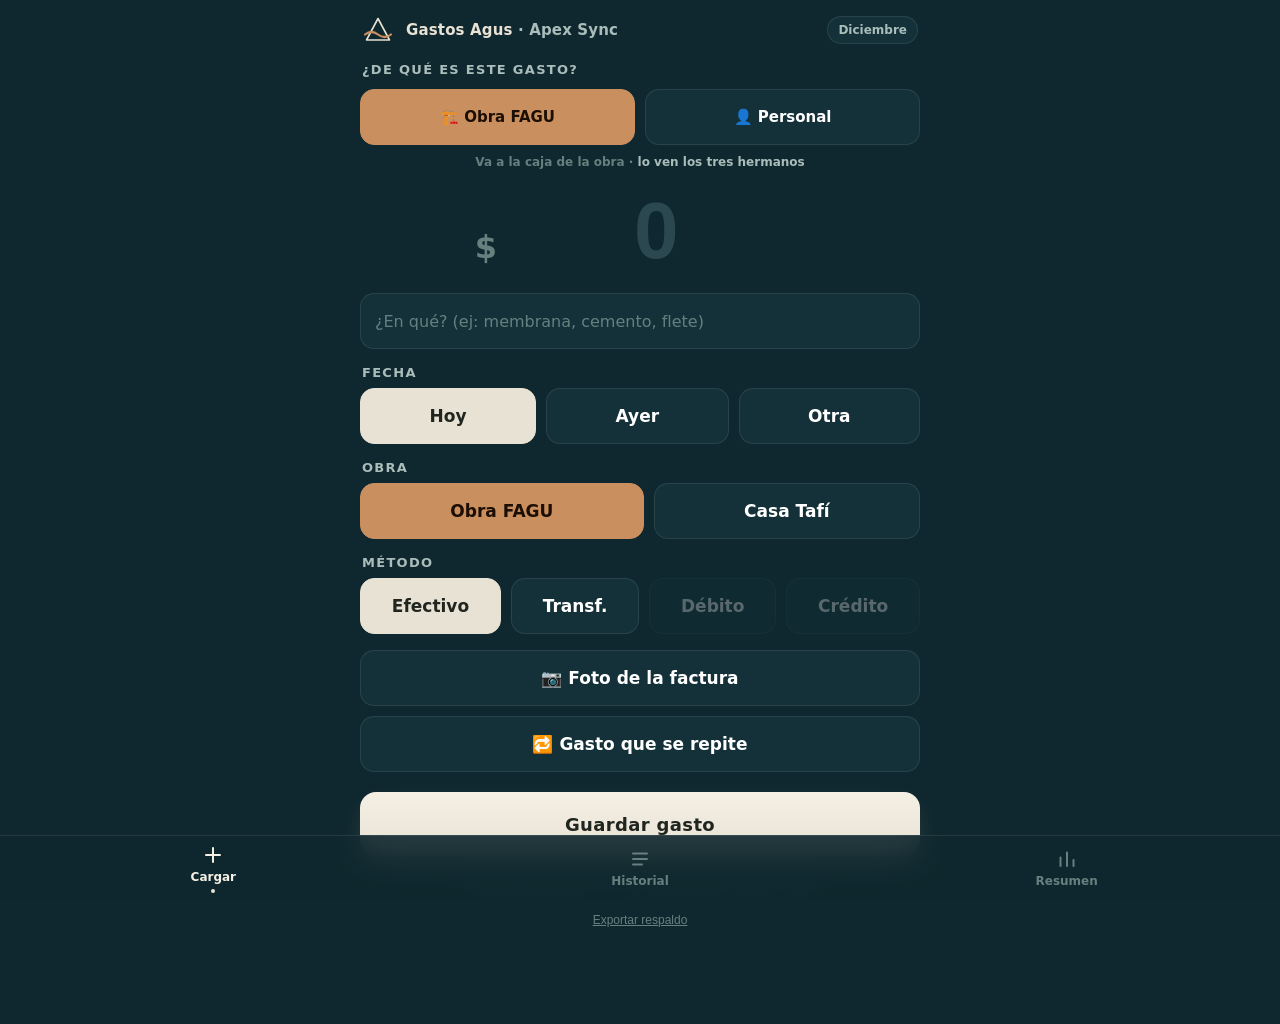
==== agus/index.html @ 408a1286 "v5: una sola app por hermano — obra + personal juntos y sin clave Los hermanos cargaban gastos de la" ====
<!doctype html>
<html lang="es">
<head>
<meta charset="utf-8">
<meta name="viewport" content="width=device-width, initial-scale=1, viewport-fit=cover, user-scalable=no">
<title>Gastos Agus · Apex Sync</title>
<meta name="theme-color" content="#0F272E">
<link rel="manifest" href="manifest.webmanifest">
<link rel="apple-touch-icon" href="icon-180.png">
<meta name="apple-mobile-web-app-capable" content="yes">
<meta name="apple-mobile-web-app-status-bar-style" content="black-translucent">
<meta name="apple-mobile-web-app-title" content="Gastos Agus">
<link rel="stylesheet" href="../apex-sync.css">
<style>
/* ==== VARIANTE AGUS — v5 "una sola app": obra + personal juntos.
   La base viene de ../apex-sync.css (compartida, no se duplica). ==== */
:root{
  --accent:      #E8E2D5;
  --accent-hi:   #F5F0E4;
  --accent-deep: #CBBFA4;
  --accent-soft: rgba(232,226,213,.14);
  --on-accent:   #20261F;
  --glow-accent: 0 10px 28px -10px rgba(232,226,213,.28);
  --c-mio: #E8E2D5;                 /* color de "lo personal" en esta app */
}

/* ---- Selector de destino (lo primero que se ve al cargar) ---- */
.modo-sw{
  display:grid; grid-template-columns:1fr 1fr; gap:10px;
  margin:var(--sp-3) 0 0;
}
.modo-sw .chip{
  min-height:56px; padding:8px 6px; font-size:15px; font-weight:800;
  line-height:1.2; justify-content:center; text-align:center;
}
.modo-sw .chip--mio.on{ background:var(--c-mio); border-color:var(--c-mio); color:#20261F; }
.modo-nota{
  margin:10px 2px 0; font-size:var(--fs-caption); font-weight:600;
  color:var(--ink-faint); text-align:center; min-height:1em;
}
.modo-nota b{ color:var(--ink-dim); }

/* Filete por fuente en el historial */
.gasto{ --edge: var(--c-mio); }
.gasto--obra{ --edge:var(--c-obra); }
.gasto--tafi{ --edge:var(--c-tafi); }
.gasto--mio{  --edge:var(--c-mio); }
.badge--obra{ background:var(--c-obra-soft); color:var(--copper-hi); }
.badge--tafi{ background:var(--c-tafi-soft); color:var(--c-tafi); }
.badge--mio{  background:var(--accent-soft); color:var(--accent-hi); }
.stat-card--mio{ --stat-c:var(--c-mio); }
.bar-row--mio .bar-fill{ --bc:var(--c-mio); }

/* Encabezado de bloque dentro del Resumen — misma familia que .seccion h2
   pero en pearl, para que se lean como los dos grandes cortes del resumen. */
.bloque{
  display:flex; align-items:baseline; justify-content:space-between; gap:8px;
  margin:var(--sp-6) 2px var(--sp-2);
  padding-bottom:8px; border-bottom:1px solid var(--line);
}
.bloque h2{
  margin:0; font-size:var(--fs-label); font-weight:800;
  letter-spacing:.12em; text-transform:uppercase; color:var(--pearl);
}
.bloque .bl-sub{ font-size:var(--fs-caption); color:var(--ink-faint); font-weight:600; }
.badge--relevar{ background:rgba(239,199,94,.14); color:var(--warn); }
.toast--warn{ border-color:var(--warn); color:var(--warn); }
.aviso{
  margin:var(--sp-3) 0 0; padding:10px var(--sp-3);
  background:rgba(239,199,94,.10); border:1px solid rgba(239,199,94,.28);
  border-radius:var(--r-card); color:var(--warn);
  font-size:var(--fs-caption); font-weight:600; text-align:center;
}
</style>
</head>
<body>

<header class="topbar">
  <svg class="logo" viewBox="0 0 32 32" aria-hidden="true">
    <path d="M16 4.5 L27.5 26 H4.5 Z" fill="none" stroke="#E8E2D5" stroke-width="1.6" stroke-linejoin="round"/>
    <path d="M3 20.5 Q9.5 15.5 16 20.5 T29 20.5" fill="none" stroke="#C98F5F" stroke-width="2.2" stroke-linecap="round"/>
  </svg>
  <h1><b>Gastos Agus</b> · Apex Sync</h1>
  <span class="periodo" id="periodo"></span>
</header>

<!-- ============ CARGAR ============ -->
<main id="vista-cargar">

  <div class="grupo" style="margin-top:var(--sp-2)">
    <label>¿De qué es este gasto?</label>
    <div class="modo-sw" id="chips-modo">
      <button class="chip chip--obra on" data-v="obra">🏗️ Obra FAGU</button>
      <button class="chip chip--mio" data-v="personal">👤 Personal</button>
    </div>
    <p class="modo-nota" id="modo-nota"></p>
  </div>

  <div class="monto-wrap">
    <div class="monto-box">
      <span class="signo">$</span>
      <input id="monto" class="monto money" type="text" inputmode="numeric" autocomplete="off" placeholder="0" aria-label="Monto">
    </div>
    <p class="foto-hint" id="foto-hint" hidden>Con foto podés dejar el monto vacío: Jarvis lo saca de la factura</p>
  </div>

  <div class="grupo">
    <input id="descripcion" class="field" type="text" autocomplete="off" placeholder="¿En qué?">
  </div>

  <div class="grupo">
    <label>Fecha</label>
    <div class="chips" id="chips-fecha">
      <button class="chip on" data-v="hoy">Hoy</button>
      <button class="chip" data-v="ayer">Ayer</button>
      <button class="chip" data-v="otra">Otra</button>
    </div>
    <input id="fecha" class="field" type="date" style="margin-top:10px" hidden>
  </div>

  <div class="grupo" id="grupo-proyecto">
    <label>Obra</label>
    <div class="chips" id="chips-proyecto">
      <button class="chip chip--obra on" data-v="fagu_obra">Obra FAGU</button>
      <button class="chip chip--tafi" data-v="tafi">Casa Tafí</button>
    </div>
  </div>

  <div class="grupo">
    <label>Método</label>
    <div class="chips" id="chips-metodo">
      <button class="chip on" data-v="efectivo">Efectivo</button>
      <button class="chip" data-v="transferencia">Transf.</button>
      <button class="chip" data-v="debito">Débito</button>
      <button class="chip" data-v="credito">Crédito</button>
    </div>
  </div>

  <div class="grupo" id="grupo-tarjeta" hidden>
    <label>Tarjeta</label>
    <div class="chips" id="chips-tarjeta">
      <button class="chip on" data-v="Visa">Visa</button>
      <button class="chip" data-v="Mastercard">Mastercard</button>
      <button class="chip" data-v="__otra">Otra</button>
    </div>
    <input id="tarjeta-otra" class="field" type="text" placeholder="¿Qué tarjeta?" style="margin-top:10px" hidden>
  </div>

  <div class="grupo" id="grupo-cuotas" hidden>
    <label>Cuotas</label>
    <div class="chips chips--compact" id="chips-cuotas">
      <button class="chip on" data-v="1">1</button>
      <button class="chip" data-v="3">3</button>
      <button class="chip" data-v="6">6</button>
      <button class="chip" data-v="12">12</button>
    </div>
  </div>

  <div class="grupo">
    <button id="btn-foto" class="chip chip--toggle">📷 Foto de la factura</button>
    <input id="foto-input" type="file" accept="image/*" hidden>
    <button id="recurrente" class="chip chip--toggle" style="margin-top:10px">🔁 Gasto que se repite</button>
  </div>

  <div class="grupo" id="grupo-rec-meses" hidden>
    <label>¿Cuántos meses?</label>
    <div class="chips chips--compact" id="chips-rec-meses">
      <button class="chip" data-v="2">2</button>
      <button class="chip" data-v="3">3</button>
      <button class="chip" data-v="6">6</button>
      <button class="chip on" data-v="12">12</button>
      <button class="chip" data-v="24">24</button>
      <button class="chip" data-v="inf">Sin fin</button>
    </div>
  </div>

  <button id="guardar" class="btn-primary">Guardar gasto</button>

  <div style="text-align:center"><button class="pendientes" id="pendientes"></button></div>

  <footer class="pie">
    Se guarda al instante · lo ves en Historial sin clave ni nada
    <br><button class="lnk" id="exportar">Exportar respaldo</button>
  </footer>
</main>

<!-- ============ HISTORIAL ============ -->
<main id="vista-historial" hidden>
  <div class="seccion"><h2>Historial</h2><button class="accion" id="refrescar-hist">↻ Actualizar</button></div>
  <div class="filtros" id="filtro-fuente">
    <button class="chip on" data-v="todo">Todo</button>
    <button class="chip chip--obra" data-v="obra">🏗️ Obra</button>
    <button class="chip chip--mio" data-v="personal">👤 Personal</button>
  </div>
  <input id="buscador" class="field field--busca" type="search" autocomplete="off" placeholder="Buscar gasto, tarjeta, monto…">
  <p class="hist-stats" id="hist-stats"></p>
  <div id="hist-lista"></div>
</main>

<!-- ============ RESUMEN ============ -->
<main id="vista-resumen" hidden>
  <div class="seccion"><h2>Resumen</h2><button class="accion" id="refrescar-res">↻ Actualizar</button></div>
  <div id="res-contenido"></div>
  <p class="pie" id="actualizado"></p>
</main>

<!-- ============ TABBAR ============ -->
<nav class="tabbar">
  <button class="tab act" id="tab-cargar" aria-label="Cargar">
    <svg width="22" height="22" viewBox="0 0 22 22" fill="none" stroke="currentColor" stroke-width="2" stroke-linecap="round"><path d="M11 4v14M4 11h14"/></svg>
    Cargar
  </button>
  <button class="tab" id="tab-historial" aria-label="Historial">
    <svg width="22" height="22" viewBox="0 0 22 22" fill="none" stroke="currentColor" stroke-width="2" stroke-linecap="round"><path d="M4 5.5h14M4 11h14M4 16.5h9"/></svg>
    Historial
  </button>
  <button class="tab" id="tab-resumen" aria-label="Resumen">
    <svg width="22" height="22" viewBox="0 0 22 22" fill="none" stroke="currentColor" stroke-width="2" stroke-linecap="round"><path d="M4.5 18V9.5M11 18V4.5M17.5 18v-6"/></svg>
    Resumen
  </button>
</nav>

<div class="overlay" id="foto-overlay"><img id="foto-grande" alt="factura"><span>tocá para cerrar</span></div>
<div class="toast" id="toast" role="status"></div>

<script>
// ============================================================
// GASTOS AGUS · Apex Sync v5 — UNA SOLA APP
// Obra FAGU  → public.gastos_obras (quien = 'agus')
// Personal   → public.gastos_agus
// SIN CLAVE: las claves de lectura viajan en el código y se mandan solas.
// ============================================================
const SUPABASE_URL = 'https://kfiywiqivibktzakclyv.supabase.co';
const ANON_KEY = 'eyJhbGciOiJIUzI1NiIsInR5cCI6IkpXVCJ9.eyJpc3MiOiJzdXBhYmFzZSIsInJlZiI6ImtmaXl3aXFpdmlia3R6YWtjbHl2Iiwicm9sZSI6ImFub24iLCJpYXQiOjE3ODMyMTA1MTgsImV4cCI6MjA5ODc4NjUxOH0.Z1DQW5ySGolzrjsqeesg824cpctqa04BOS2RSH4NTNo';
const H = {'apikey': ANON_KEY, 'Authorization': 'Bearer ' + ANON_KEY};

const YO      = 'agus';
const NOMBRE  = 'Agus';
const ACCENT  = '#E8E2D5';

const TABLA_OBRAS    = 'gastos_obras';
const RPC_OBRAS      = 'gastos_obras_lista';
const CLAVE_OBRAS    = '66db2f50ca';
const TABLA_PERSONAL = 'gastos_agus';
const RPC_PERSONAL   = 'gastos_agus_lista';
const CLAVE_PERSONAL = '2989913b7b';

// La cola local es la MISMA que traía la app vieja (mismo origen), así que
// lo que haya quedado pendiente en el teléfono se sube igual. A los items
// viejos les falta `dest` → eran todos personales.
const LS_KEY   = 'gastos_agus_v1';
const LS_MODO  = 'gastos_agus_modo';
const LS_CLAVE_VIEJA = 'gastos_agus_clave';

const NOMBRES     = {jose:'José', facu:'Facu', agus:'Agus'};
const PROYECTOS   = {fagu_obra:'Obra FAGU', tafi:'Casa Tafí'};
const PROY_CLASE  = {fagu_obra:'obra', tafi:'tafi'};
const METODO_TXT  = {efectivo:'Efectivo', transferencia:'Transferencia', debito:'Débito', credito:'Crédito'};
// Regla de negocio heredada de la app de Obras: en la obra los hermanos
// pagan solo en efectivo o por transferencia. En lo personal, los 4 métodos.
const METODOS_OBRA = ['efectivo','transferencia'];

const sel = { modo:'obra', fecha:'hoy', proyecto:'fagu_obra', metodo:'efectivo',
              tarjeta:'Visa', cuotas:1, recurrente:false, recMeses:'12' };
const filtro = { q:'', fuente:'todo' };

// ---------- helpers ----------
const $ = id => document.getElementById(id);
const esc = s => String(s == null ? '' : s).replace(/[&<>"']/g, c => ({'&':'&amp;','<':'&lt;','>':'&gt;','"':'&quot;',"'":'&#39;'}[c]));
const fmt$ = n => '$ ' + Math.round(n).toLocaleString('es-AR');
const fmtK = n => n >= 1e6 ? (n/1e6).toLocaleString('es-AR', {maximumFractionDigits:1}) + ' M'
              : n >= 1e3 ? Math.round(n/1e3) + ' k' : String(Math.round(n));
const uuid = () => (crypto.randomUUID ? crypto.randomUUID() : Date.now() + '-' + Math.random().toString(36).slice(2));
const num = v => Number(v) || 0;

let toastTimer = null;
function toast(msg, tipo){
  const t = $('toast');
  t.textContent = msg;
  t.className = 'toast show' + (tipo ? ' toast--' + tipo : '');
  clearTimeout(toastTimer);
  toastTimer = setTimeout(() => t.classList.remove('show'), 3200);
}

function isoLocal(d){
  return d.getFullYear() + '-' + String(d.getMonth()+1).padStart(2,'0') + '-' + String(d.getDate()).padStart(2,'0');
}
const hoyLocal = () => isoLocal(new Date());
function fechaElegida(){
  if(sel.fecha === 'otra') return $('fecha').value || hoyLocal();
  if(sel.fecha === 'ayer'){ const d = new Date(); d.setDate(d.getDate()-1); return isoLocal(d); }
  return hoyLocal();
}
function etiquetaDia(fechaISO){
  const d = new Date(); d.setDate(d.getDate()-1);
  const ayer = isoLocal(d);
  const [y, m, dd] = fechaISO.split('-').map(Number);
  const txt = new Date(y, m-1, dd).toLocaleDateString('es-AR', {weekday:'short', day:'numeric', month:'short'}).replace(/\./g,'');
  if(fechaISO === hoyLocal()) return 'Hoy · ' + txt;
  if(fechaISO === ayer) return 'Ayer · ' + txt;
  return txt;
}

const mesNombre = new Date().toLocaleDateString('es-AR', {month:'long'});
$('periodo').textContent = mesNombre.charAt(0).toUpperCase() + mesNombre.slice(1);

// Higiene: la clave vieja ya no se usa nunca más.
try{ localStorage.removeItem(LS_CLAVE_VIEJA); }catch(e){}

// ---------- chips del form ----------
function initChips(id, campo, cb){
  const box = $(id);
  box.addEventListener('click', e => {
    const b = e.target.closest('.chip'); if(!b || b.classList.contains('off')) return;
    box.querySelectorAll('.chip').forEach(c => c.classList.remove('on'));
    b.classList.add('on');
    sel[campo] = campo === 'cuotas' ? parseInt(b.dataset.v, 10) : b.dataset.v;
    if(cb) cb(b.dataset.v);
  });
}

initChips('chips-modo','modo', v => { localStorage.setItem(LS_MODO, v); aplicarModo(); });
initChips('chips-fecha','fecha', v => {
  const f = $('fecha');
  f.hidden = v !== 'otra';
  if(v === 'otra' && !f.value) f.value = hoyLocal();
});
initChips('chips-proyecto','proyecto');
initChips('chips-metodo','metodo', aplicarGruposTarjeta);
initChips('chips-tarjeta','tarjeta', v => { $('tarjeta-otra').hidden = v !== '__otra'; });
initChips('chips-cuotas','cuotas');

// El destino manda: en la obra solo efectivo/transferencia; el detalle de
// obra (qué obra) solo aparece cuando corresponde.
function aplicarModo(){
  const esObra = sel.modo === 'obra';
  $('grupo-proyecto').hidden = !esObra;
  $('descripcion').placeholder = esObra
    ? '¿En qué? (ej: membrana, cemento, flete)'
    : '¿En qué? (ej: nafta, super, salida)';
  $('modo-nota').innerHTML = esObra
    ? 'Va a la caja de la obra · <b>lo ven los tres hermanos</b>'
    : 'Tus gastos · <b>solo los ves vos</b>';
  document.querySelectorAll('#chips-metodo .chip').forEach(c => {
    const bloqueado = esObra && !METODOS_OBRA.includes(c.dataset.v);
    c.classList.toggle('off', bloqueado);
  });
  if(esObra && !METODOS_OBRA.includes(sel.metodo)){
    sel.metodo = 'efectivo';
    document.querySelectorAll('#chips-metodo .chip').forEach(c => c.classList.toggle('on', c.dataset.v === 'efectivo'));
  }
  aplicarGruposTarjeta();
}

function aplicarGruposTarjeta(){
  const conTarjeta = sel.metodo === 'debito' || sel.metodo === 'credito';
  $('grupo-tarjeta').hidden = !conTarjeta;
  $('grupo-cuotas').hidden = sel.metodo !== 'credito';
  if(!conTarjeta) $('tarjeta-otra').hidden = true;
  else $('tarjeta-otra').hidden = sel.tarjeta !== '__otra';
}

// Arranca en el último destino usado (memoria del selector).
(function restaurarModo(){
  const guardado = localStorage.getItem(LS_MODO);
  if(guardado === 'personal' || guardado === 'obra') sel.modo = guardado;
  document.querySelectorAll('#chips-modo .chip').forEach(c => c.classList.toggle('on', c.dataset.v === sel.modo));
  aplicarModo();
})();

// "se repite N meses" (2-24) o sin fin.
// Crédito + recurrente: manda el crédito (las cuotas ya proyectan solas).
const recEl = $('recurrente');
function pintarRec(){
  recEl.classList.toggle('on', sel.recurrente);
  recEl.textContent = !sel.recurrente ? '🔁 Gasto que se repite'
    : (sel.recMeses === 'inf' ? '🔁 Se repite sin fin' : '🔁 Se repite ' + sel.recMeses + ' meses');
  $('grupo-rec-meses').hidden = !sel.recurrente;
}
recEl.addEventListener('click', () => { sel.recurrente = !sel.recurrente; pintarRec(); });
initChips('chips-rec-meses','recMeses', pintarRec);

// ---------- foto ----------
const fotoInput = $('foto-input');
const btnFoto = $('btn-foto');
btnFoto.addEventListener('click', () => fotoInput.click());
fotoInput.addEventListener('change', () => {
  const hay = fotoInput.files && fotoInput.files.length;
  btnFoto.classList.toggle('on', !!hay);
  btnFoto.textContent = hay ? '📷 ✓ Foto lista' : '📷 Foto de la factura';
  $('foto-hint').hidden = !hay;
});

async function comprimirFoto(file){
  const img = await createImageBitmap(file);
  const max = 1600;
  const escala = Math.min(1, max / Math.max(img.width, img.height));
  const c = document.createElement('canvas');
  c.width = Math.round(img.width * escala);
  c.height = Math.round(img.height * escala);
  c.getContext('2d').drawImage(img, 0, 0, c.width, c.height);
  return new Promise(res => c.toBlob(res, 'image/jpeg', 0.8));
}

async function subirFoto(file, fecha, carpeta){
  const blob = await comprimirFoto(file);
  const path = carpeta + '/' + fecha + '-' + Date.now() + '-' + Math.random().toString(36).slice(2, 8) + '.jpg';
  const r = await fetch(SUPABASE_URL + '/storage/v1/object/facturas/' + path, {
    method:'POST', headers:{...H, 'Content-Type':'image/jpeg'}, body: blob,
  });
  return r.ok ? path : null;
}

// ---------- monto ----------
const montoEl = $('monto');
montoEl.addEventListener('input', () => {
  const n = montoEl.value.replace(/\D/g,'');
  montoEl.value = n ? Number(n).toLocaleString('es-AR') : '';
});

// ---------- persistencia local + POST resiliente ----------
function leerLS(){ try{ return JSON.parse(localStorage.getItem(LS_KEY)) || []; }catch(e){ return []; } }
function escribirLS(a){ localStorage.setItem(LS_KEY, JSON.stringify(a)); }

// Anti-duplicados: local_id es UNIQUE en la DB; un reintento de un gasto
// que ya llegó contesta 409 (duplicado) y se toma como "ya guardado".
let nubeLista = true;
const esNubeNoLista = (status, msg) =>
  status === 404 || /PGRST20[25]|Could not find/i.test(msg);

// Resiliencia de esquema: si a la DB le falta una columna nueva se reintenta
// sin ella — la marca queda solo local hasta que corra el SQL.
const OPCIONALES = {recurrente_meses:true};

// Un item de la cola sabe a qué tabla va: `dest` = 'obra' | 'personal'.
// Los items viejos (app v4) no lo traen → eran personales.
const destDe = it => (it && it.dest === 'obra') ? 'obra' : 'personal';
const tablaDe = it => destDe(it) === 'obra' ? TABLA_OBRAS : TABLA_PERSONAL;

async function postSupabase(item){
  const tabla = tablaDe(item);
  const {estado, dest, ...gasto} = item;
  for(let i = 0; i <= Object.keys(OPCIONALES).length; i++){
    const body = {...gasto};
    for(const c in OPCIONALES) if(!OPCIONALES[c]) delete body[c];
    const r = await fetch(SUPABASE_URL + '/rest/v1/' + tabla, {
      method:'POST',
      headers:{...H, 'Content-Type':'application/json', 'Prefer':'return=minimal'},
      body: JSON.stringify(body),
    });
    if(r.ok){ nubeLista = true; return true; }
    let msg = '';
    try{ msg = await r.text(); }catch(e){}
    if(r.status === 409 && /23505|duplicate/i.test(msg)) return true;   // ya estaba
    let cambio = false;
    for(const c in OPCIONALES){
      if(OPCIONALES[c] && (c in body) && msg.includes(c)){ OPCIONALES[c] = false; cambio = true; }
    }
    if(cambio) continue;              // reintenta sin la columna que rebotó
    if(esNubeNoLista(r.status, msg)) nubeLista = false;
    return false;
  }
  return false;
}

function refrescarPendientes(){
  const n = leerLS().filter(x => x.estado === 'pendiente').length;
  const el = $('pendientes');
  el.textContent = n ? ('⏳ ' + n + ' en el teléfono — se suben solos (tocá para probar)') : '';
  el.classList.toggle('show', n > 0);
}

let reintentando = false;
async function reintentarPendientes(avisar){
  if(reintentando || !navigator.onLine) { refrescarPendientes(); return; }
  reintentando = true;
  const hist = leerLS();
  let enviados = 0;
  for(const item of hist){
    if(item.estado !== 'pendiente') continue;
    if(item.local_id != null) item.local_id = String(item.local_id);
    try{ if(await postSupabase(item)){ item.estado = 'ok'; enviados++; } }catch(e){}
  }
  if(enviados){ escribirLS(hist); invalidarCache(); }
  reintentando = false;
  refrescarPendientes();
  if(avisar && enviados) toast('✓ ' + enviados + ' gasto(s) sincronizado(s)', 'ok');
}

$('pendientes').addEventListener('click', () => reintentarPendientes(true));
window.addEventListener('online', () => reintentarPendientes(true));
setInterval(() => { if(leerLS().some(x => x.estado === 'pendiente')) reintentarPendientes(false); }, 60000);

// ---------- guardar ----------
const btn = $('guardar');
btn.addEventListener('click', async () => {
  const monto = Number(montoEl.value.replace(/\D/g,''));
  const hayFoto = !!(fotoInput.files && fotoInput.files.length);
  // Con foto, el monto puede ir vacío: queda marcado para que Jarvis
  // lo saque de la factura (flag `relevar`).
  if(!monto && !hayFoto){ montoEl.focus(); return; }
  const esObra = sel.modo === 'obra';
  const esCredito = sel.metodo === 'credito';
  const conTarjeta = esCredito || sel.metodo === 'debito';
  let tarjeta = null;
  if(conTarjeta){
    tarjeta = sel.tarjeta === '__otra'
      ? ($('tarjeta-otra').value.trim() || 'Otra')
      : sel.tarjeta;
  }
  btn.disabled = true; btn.textContent = 'Guardando…';

  let foto_path = null;
  if(hayFoto){
    try{ foto_path = await subirFoto(fotoInput.files[0], fechaElegida(), esObra ? 'obras' : YO); }catch(e){}
  }

  const gasto = {
    fecha: fechaElegida(),
    monto: monto || 0,
    descripcion: $('descripcion').value.trim(),
    metodo: sel.metodo,
    tarjeta: tarjeta,
    cuotas: esCredito ? sel.cuotas : 1,
    es_recurrente: sel.recurrente,
    foto_path: foto_path,
    local_id: uuid(),
  };
  if(esObra){ gasto.proyecto = sel.proyecto; gasto.quien = YO; }
  if(sel.recurrente && sel.recMeses !== 'inf') gasto.recurrente_meses = Number(sel.recMeses);
  if(!monto && hayFoto) gasto.relevar = true;

  const hist = leerLS();
  const item = {...gasto, dest: esObra ? 'obra' : 'personal', estado:'pendiente'};
  hist.push(item); escribirLS(hist);

  let ok = false;
  try{ ok = await postSupabase(item); }catch(e){}
  if(ok){ item.estado = 'ok'; escribirLS(hist); }
  invalidarCache();

  const fotoFallo = hayFoto && !foto_path;
  if(navigator.vibrate) navigator.vibrate(ok ? 30 : [60,60,60]);
  btn.classList.add('ok');
  btn.textContent = '✓ Guardado';
  const donde = esObra ? 'a la obra' : 'a lo tuyo';
  if(ok && fotoFallo){
    toast(monto
      ? 'Gasto guardado, pero la foto no subió'
      : 'Guardado sin foto ni monto — completalo a mano después', 'warn');
  } else if(ok && !monto){
    toast('✓ Guardado — Jarvis saca el monto de la factura', 'ok');
  } else if(ok){
    toast('✓ Guardado ' + donde + ' — ya figura arriba del Historial', 'ok');
  } else if(!nubeLista){
    toast('✓ Guardado en el teléfono — se sube solo apenas esté lista la nube');
  } else if(!navigator.onLine){
    toast('Sin conexión — quedó en el teléfono, se envía al volver la señal');
  } else {
    toast('No llegó al servidor — quedó en el teléfono y se reintenta solo', 'error');
  }
  setTimeout(() => {
    btn.classList.remove('ok'); btn.disabled = false; btn.textContent = 'Guardar gasto';
    montoEl.value = ''; $('descripcion').value = '';
    sel.fecha = 'hoy'; $('fecha').hidden = true; $('fecha').value = '';
    document.querySelectorAll('#chips-fecha .chip').forEach(c => c.classList.toggle('on', c.dataset.v === 'hoy'));
    sel.recurrente = false; sel.recMeses = '12';
    document.querySelectorAll('#chips-rec-meses .chip').forEach(c => c.classList.toggle('on', c.dataset.v === '12'));
    pintarRec();
    fotoInput.value = ''; btnFoto.classList.remove('on'); btnFoto.textContent = '📷 Foto de la factura';
    $('foto-hint').hidden = true;
  }, 1500);
  refrescarPendientes();
});

$('exportar').addEventListener('click', () => {
  const data = JSON.stringify(leerLS(), null, 2);
  const blob = new Blob([data], {type:'application/json'});
  const a = document.createElement('a');
  a.href = URL.createObjectURL(blob);
  a.download = 'gastos-agus-respaldo.json';
  a.click();
});

// ---------- datos: las DOS fuentes, sin pedir nada ----------
let cacheObras = null;      // TODAS las filas de la obra (los tres hermanos)
let cachePersonal = null;   // solo las mías
let ultimoFallo = '';

function invalidarCache(){ cacheObras = null; cachePersonal = null; }

async function rpcLista(rpc, clave){
  const r = await fetch(SUPABASE_URL + '/rest/v1/rpc/' + rpc, {
    method:'POST',
    headers:{...H, 'Content-Type':'application/json'},
    body: JSON.stringify({clave}),
  });
  if(!r.ok){
    let msg = '';
    try{ msg = await r.text(); }catch(e){}
    if(esNubeNoLista(r.status, msg)){ nubeLista = false; return []; }
    throw new Error('server');
  }
  nubeLista = true;
  const filas = await r.json();
  return Array.isArray(filas) ? filas : [];
}

// Las dos fuentes en paralelo. Si una falla, la app igual muestra la otra.
async function traerTodo(force){
  if(cacheObras && cachePersonal && !force) return;
  const [o, p] = await Promise.allSettled([
    rpcLista(RPC_OBRAS, CLAVE_OBRAS),
    rpcLista(RPC_PERSONAL, CLAVE_PERSONAL),
  ]);
  ultimoFallo = '';
  if(o.status === 'fulfilled') cacheObras = o.value.map(f => ({...f, _src:'obra'}));
  else { cacheObras = cacheObras || []; ultimoFallo = 'obra'; }
  if(p.status === 'fulfilled') cachePersonal = p.value.map(f => ({...f, _src:'personal'}));
  else { cachePersonal = cachePersonal || []; ultimoFallo = ultimoFallo ? 'ambas' : 'personal'; }
  if(o.status === 'rejected' && p.status === 'rejected') throw new Error('server');
}

// Lo que todavía está en cola en el teléfono, sin duplicar lo que ya llegó.
function pendientes(){
  const enServer = new Set([...(cacheObras||[]), ...(cachePersonal||[])].map(f => f.local_id).filter(Boolean));
  return leerLS()
    .filter(x => x.estado === 'pendiente' && !enServer.has(x.local_id))
    .map(x => ({...x, _src: destDe(x), _pendiente:true, id: Infinity}));
}

// Mis filas de obra (las que cargué yo) + mis personales + la cola.
const misObras     = () => (cacheObras || []).filter(f => f.quien === YO);
const misPersonales= () => (cachePersonal || []);
function mias(){
  return [...pendientes(), ...misObras(), ...misPersonales()];
}

// ---------- vistas ----------
function setVista(v){
  ['cargar','historial','resumen'].forEach(x => { $('vista-' + x).hidden = x !== v; });
  $('tab-cargar').classList.toggle('act', v === 'cargar');
  $('tab-historial').classList.toggle('act', v === 'historial');
  $('tab-resumen').classList.toggle('act', v === 'resumen');
  if(v === 'historial') abrirHistorial();
  if(v === 'resumen') abrirResumen();
}
$('tab-cargar').addEventListener('click', () => setVista('cargar'));
$('tab-historial').addEventListener('click', () => setVista('historial'));
$('tab-resumen').addEventListener('click', () => setVista('resumen'));
$('refrescar-hist').addEventListener('click', () => abrirHistorial(true));
$('refrescar-res').addEventListener('click', () => abrirResumen(true));

const htmlError = () =>
  '<div class="vacio"><b>' + (navigator.onLine ? 'Error del servidor' : 'Sin conexión') +
  '</b>Tocá ↻ Actualizar para probar de nuevo.</div>';

function avisoParcial(){
  if(!ultimoFallo) return '';
  const que = ultimoFallo === 'obra' ? 'los gastos de la obra'
            : ultimoFallo === 'personal' ? 'tus gastos personales' : 'los datos';
  return '<p class="aviso">No se pudieron traer ' + que + '. Tocá ↻ Actualizar.</p>';
}

// ---------- HISTORIAL ----------
let buscaTimer = null;
$('buscador').addEventListener('input', () => {
  clearTimeout(buscaTimer);
  buscaTimer = setTimeout(() => { filtro.q = $('buscador').value.trim().toLowerCase(); renderHistorial(); }, 180);
});
$('filtro-fuente').addEventListener('click', e => {
  const b = e.target.closest('.chip'); if(!b) return;
  $('filtro-fuente').querySelectorAll('.chip').forEach(c => c.classList.remove('on'));
  b.classList.add('on');
  filtro.fuente = b.dataset.v;
  renderHistorial();
});

async function abrirHistorial(force){
  const cont = $('hist-lista');
  if(!cacheObras || !cachePersonal || force){
    cont.innerHTML = '<div class="vacio">Cargando…</div>';
    $('hist-stats').textContent = '';
    try{ await traerTodo(true); }
    catch(e){ cont.innerHTML = htmlError(); return; }
  }
  renderHistorial();
}

function coincide(f){
  if(filtro.fuente !== 'todo' && f._src !== filtro.fuente) return false;
  if(!filtro.q) return true;
  const blob = [f.descripcion, f.tarjeta, METODO_TXT[f.metodo], PROYECTOS[f.proyecto],
                f._src === 'obra' ? 'obra' : 'personal', String(f.monto)].join(' ').toLowerCase();
  return blob.includes(filtro.q);
}

function chipFuente(f){
  if(f._src === 'obra'){
    const cls = PROY_CLASE[f.proyecto] || 'obra';
    return '<span class="badge badge--' + cls + '">🏗️ ' + esc(PROYECTOS[f.proyecto] || 'Obra') + '</span>';
  }
  return '<span class="badge badge--mio">👤 Personal</span>';
}

function filaHTML(f){
  const metodo = f.metodo === 'credito'
    ? '<span class="badge badge--credito">Crédito ' + (num(f.cuotas) || 1) + '×</span>'
    : '<span class="badge">' + (METODO_TXT[f.metodo] || esc(f.metodo)) + '</span>';
  const extra = f.tarjeta ? '<span class="extra">' + esc(f.tarjeta) + '</span>' : '';
  const rec = f.es_recurrente
    ? '<span class="badge badge--recurrente">🔁 ' + (num(f.recurrente_meses) ? num(f.recurrente_meses) + ' meses' : 'fijo') + '</span>' : '';
  const rev = f.relevar ? '<span class="badge badge--relevar">🔎 Jarvis la está leyendo</span>' : '';
  const cola = f._pendiente ? '<span class="badge badge--cola">⏳ en cola</span>' : '';
  const thumb = f.foto_path
    ? '<button class="thumb" data-foto="' + esc(f.foto_path) + '" aria-label="Ver factura"><span>📷</span></button>' : '';
  const importe = (f.relevar && !num(f.monto)) ? '$ —' : fmt$(num(f.monto));
  const clase = f._src === 'obra' ? (PROY_CLASE[f.proyecto] || 'obra') : 'mio';
  return '<div class="gasto gasto--sinavatar gasto--' + clase + (thumb ? ' gasto--conthumb' : '') + '">' +
    '<div class="info"><div class="desc">' + esc(f.descripcion || '(sin detalle)') + '</div>' +
    '<div class="meta">' + chipFuente(f) + metodo + extra + rec + rev + cola + '</div></div>' +
    thumb +
    '<div class="importe"><div class="m money">' + importe + '</div></div>' +
  '</div>';
}

function renderHistorial(){
  const cont = $('hist-lista');
  if(!cacheObras && !cachePersonal) return;
  // Los pendientes primero (id = Infinity los deja arriba del día).
  const todas = mias().sort((a, b) => b.fecha.localeCompare(a.fecha) || num(b.id) - num(a.id));
  const filtradas = todas.filter(coincide);

  const nPend = todas.filter(f => f._pendiente).length;
  const totalF = filtradas.reduce((s, f) => s + num(f.monto), 0);
  $('hist-stats').textContent = filtradas.length
    ? filtradas.length + ' gasto' + (filtradas.length === 1 ? '' : 's') + ' · ' + fmt$(totalF) +
      (nPend ? ' · ⏳ ' + nPend + ' en cola' : '')
    : '';

  if(!filtradas.length){
    cont.innerHTML = avisoParcial() + (todas.length
      ? '<div class="vacio"><b>Nada con ese filtro</b>Probá con otra búsqueda.</div>'
      : '<div class="vacio"><b>Sin gastos todavía</b>Cargá el primero desde la pestaña Cargar.</div>');
    return;
  }

  let html = avisoParcial(), diaActual = null;
  for(const f of filtradas){
    if(f.fecha !== diaActual){
      diaActual = f.fecha;
      const delDia = filtradas.filter(x => x.fecha === f.fecha);
      const totDia = delDia.reduce((s, x) => s + num(x.monto), 0);
      html += '<div class="dia-head"><span class="dia">' + esc(etiquetaDia(f.fecha)) + '</span>' +
              '<b class="money">' + fmt$(totDia) + '</b></div>';
    }
    html += filaHTML(f);
  }
  cont.innerHTML = html;
  cont.querySelectorAll('[data-foto]').forEach(el => {
    cargarThumb(el);
    el.addEventListener('click', () => verFoto(el.dataset.foto));
  });
}

// Miniaturas: el bucket es privado → se bajan con la anon key y se cachean
const thumbCache = new Map();
async function bajarFoto(path){
  if(thumbCache.has(path)) return thumbCache.get(path);
  const r = await fetch(SUPABASE_URL + '/storage/v1/object/facturas/' + path, {headers: H});
  if(!r.ok) throw new Error('foto');
  const url = URL.createObjectURL(await r.blob());
  thumbCache.set(path, url);
  return url;
}
async function cargarThumb(el){
  try{
    const url = await bajarFoto(el.dataset.foto);
    el.innerHTML = '<img src="' + url + '" alt="factura">';
  }catch(e){}
}
async function verFoto(path){
  try{
    $('foto-grande').src = await bajarFoto(path);
    $('foto-overlay').classList.add('show');
  }catch(e){ toast('No se pudo abrir la foto', 'error'); }
}
$('foto-overlay').addEventListener('click', () => $('foto-overlay').classList.remove('show'));

// ---------- RESUMEN ----------
async function abrirResumen(force){
  const cont = $('res-contenido');
  $('actualizado').textContent = '';
  if(!cacheObras || !cachePersonal || force){
    cont.innerHTML = '<div class="vacio">Cargando…</div>';
    try{ await traerTodo(true); }
    catch(e){ cont.innerHTML = htmlError(); return; }
  }
  renderResumen();
  $('actualizado').textContent = 'Actualizado ' + new Date().toLocaleTimeString('es-AR', {hour:'2-digit', minute:'2-digit'});
}

// Regla: TODA compra a crédito impacta los meses siguientes (aun en 1 cuota).
// Recurrentes: respetan el horizonte elegido — N meses en total (el gasto
// cargado cuenta como pago 1) o sin fin si no se puso límite.
// Crédito + recurrente: manda el crédito (sin doble conteo).
function proyectar(filas){
  const hoy = new Date();
  const meses = [];
  for(let k = 0; k < 6; k++){
    const d = new Date(hoy.getFullYear(), hoy.getMonth() + k, 1);
    meses.push({y: d.getFullYear(), m: d.getMonth(), items: []});
  }
  const idx = (y, m) => (y - meses[0].y) * 12 + (m - meses[0].m);
  for(const f of filas){
    const [fy, fm] = f.fecha.split('-').map(Number);
    const base = idx(fy, fm - 1);
    const etiqueta = f.descripcion || '(sin detalle)';
    const marca = f._src === 'obra' ? '🏗️ ' : '👤 ';
    const esCredito = f.metodo === 'credito';
    if(f.es_recurrente && !esCredito){
      const N = num(f.recurrente_meses);          // 0 = sin fin
      for(let k = Math.max(0, base + 1); k < meses.length; k++){
        const nro = k - base + 1;                 // el gasto original fue el pago 1
        if(N && nro > N) break;
        meses[k].items.push({t: etiqueta, sub: marca + (METODO_TXT[f.metodo] || f.metodo),
                             rec:true, cuota: N ? nro + '/' + N : null, v: num(f.monto)});
      }
    }
    if(esCredito){
      const n = Math.max(1, num(f.cuotas) || 1);
      const cuota = num(f.monto) / n;
      for(let i = 1; i <= n; i++){
        const k = base + i;
        if(k >= 0 && k < meses.length)
          meses[k].items.push({t: etiqueta, sub: marca + (f.tarjeta || 'Crédito'), cuota: i + '/' + n, v: cuota});
      }
    }
  }
  return meses;
}

function barPath(x, y, w, h, r){
  r = Math.min(r, h);
  return 'M' + x + ' ' + (y + h) + ' V' + (y + r) +
         ' Q' + x + ' ' + y + ' ' + (x + r) + ' ' + y +
         ' H' + (x + w - r) +
         ' Q' + (x + w) + ' ' + y + ' ' + (x + w) + ' ' + (y + r) +
         ' V' + (y + h) + ' Z';
}

// Barras apiladas: abajo la obra (cobre), arriba lo personal (acento).
// Solo el segmento de más arriba lleva las esquinas redondeadas.
function chartMeses(filasObra, filasPers){
  const hoy = new Date();
  const labs = [], vO = [], vP = [];
  for(let k = 5; k >= 0; k--){
    const d = new Date(hoy.getFullYear(), hoy.getMonth() - k, 1);
    const ym = d.getFullYear() + '-' + String(d.getMonth() + 1).padStart(2, '0');
    labs.push(d.toLocaleDateString('es-AR', {month:'short'}).replace('.',''));
    vO.push(filasObra.filter(f => f.fecha.startsWith(ym)).reduce((s, f) => s + num(f.monto), 0));
    vP.push(filasPers.filter(f => f.fecha.startsWith(ym)).reduce((s, f) => s + num(f.monto), 0));
  }
  const tot = vO.map((v, i) => v + vP[i]);
  const max = Math.max(...tot, 1);
  const base = 124, top = 26, bw = 34;
  const gap = (320 - 6 * bw) / 7;
  const alto = v => v > 0 ? Math.max(v / max * (base - top), 2) : 0;

  let s = '<svg class="grafico" viewBox="0 0 320 150" role="img" aria-label="Gasto por mes: ' +
    labs.map((l, i) => l + ' ' + fmt$(tot[i])).join(', ') + '">';
  s += '<line x1="0" y1="' + (base + .5) + '" x2="320" y2="' + (base + .5) + '" stroke="rgba(232,226,213,.18)" stroke-width="1"/>';
  tot.forEach((v, i) => {
    const x = gap + (bw + gap) * i;
    const cur = i === 5;
    const op = cur ? '' : ' opacity=".55"';
    const hO = alto(vO[i]), hP = alto(vP[i]);
    const yTot = base - (hO + hP);
    if(hP > 0){
      s += '<path d="' + barPath(x, yTot, bw, hP, 4) + '" fill="' + ACCENT + '"' + op + '/>';
      if(hO > 0) s += '<rect x="' + x + '" y="' + (yTot + hP) + '" width="' + bw + '" height="' + hO + '" fill="#C98F5F"' + op + '/>';
    } else if(hO > 0){
      s += '<path d="' + barPath(x, yTot, bw, hO, 4) + '" fill="#C98F5F"' + op + '/>';
    } else {
      s += '<rect x="' + x + '" y="' + (base - 2) + '" width="' + bw + '" height="2" fill="rgba(232,226,213,.18)"/>';
    }
    s += '<text x="' + (x + bw/2) + '" y="' + (base - Math.max(hO + hP, 2) - 6) + '" class="g-val' + (cur ? ' g-val--cur' : '') + '" text-anchor="middle">' + (v ? fmtK(v) : '—') + '</text>';
    s += '<text x="' + (x + bw/2) + '" y="142" class="g-lab" text-anchor="middle">' + esc(labs[i]) + '</text>';
  });
  s += '</svg>';
  s += '<div class="leyenda">' +
       '<span><i style="background:#C98F5F"></i>Obra</span>' +
       '<span><i style="background:' + ACCENT + '"></i>Personal</span></div>';
  return s;
}

function renderResumen(){
  const hoy = new Date();
  const ym = hoy.getFullYear() + '-' + String(hoy.getMonth()+1).padStart(2,'0');
  const pend = pendientes();

  const obraTodos = [...(cacheObras || []), ...pend.filter(f => f._src === 'obra')];
  const obraMia   = obraTodos.filter(f => f.quien === YO);
  const persMia   = [...(cachePersonal || []), ...pend.filter(f => f._src === 'personal')];
  const todasMias = [...obraMia, ...persMia];

  const suma = a => a.reduce((s, f) => s + num(f.monto), 0);
  const delMes = a => a.filter(f => f.fecha.startsWith(ym));

  const mesObra = suma(delMes(obraMia));
  const mesPers = suma(delMes(persMia));
  const mesMio  = mesObra + mesPers;

  const meses = proyectar(todasMias).filter(m => m.items.length);
  const comprometido = meses.reduce((s, m) => s + m.items.reduce((x, i) => x + i.v, 0), 0);

  // ===== HERO: lo mío de este mes, partido en dos =====
  let html = avisoParcial() +
    '<section class="hero">' +
      '<div class="etiqueta">Lo que gastaste este mes</div>' +
      '<div class="total money">' + fmt$(mesMio) + '</div>' +
      '<svg class="onda" viewBox="0 0 220 14" aria-hidden="true">' +
        '<path d="M2 8 Q30 2 58 8 T114 8 T170 8 T226 8" fill="none" stroke="#C98F5F" stroke-width="1.6" stroke-linecap="round" opacity=".7"/>' +
      '</svg>' +
      '<div class="leyenda">' +
        '<span><i style="background:#C98F5F"></i>Obra <b>' + fmt$(mesObra) + '</b></span>' +
        '<span><i style="background:' + ACCENT + '"></i>Personal <b>' + fmt$(mesPers) + '</b></span>' +
      '</div>' +
    '</section>';

  // ===== BLOQUE 1: OBRA FAGU =====
  const totalObraTodos = suma(obraTodos);
  const totalObraMia   = suma(obraMia);
  const porQuien = {jose:0, facu:0, agus:0};
  const porProy = {};
  for(const f of obraTodos){
    porQuien[f.quien] = (porQuien[f.quien] || 0) + num(f.monto);
    if(f.quien === YO) porProy[f.proyecto] = (porProy[f.proyecto] || 0) + num(f.monto);
  }

  html += '<div class="bloque"><h2>🏗️ Obra FAGU</h2>' +
          '<span class="bl-sub">entre los tres</span></div>';

  if(!obraTodos.length){
    html += '<div class="vacio"><b>Todavía no hay gastos de obra</b>Cargá el primero desde la pestaña Cargar.</div>';
  } else {
    html += '<div class="stat-grid">' +
      '<div class="stat-card stat-card--mio">' +
        '<div class="lbl">Lo que pusiste vos</div>' +
        '<div class="val money">' + fmt$(totalObraMia) + '</div>' +
        '<div class="sub">' + obraMia.length + ' gasto' + (obraMia.length === 1 ? '' : 's') + '</div>' +
      '</div>' +
      '<div class="stat-card stat-card--obra">' +
        '<div class="lbl">Total de la obra</div>' +
        '<div class="val money">' + fmt$(totalObraTodos) + '</div>' +
        '<div class="sub">' + obraTodos.length + ' gastos entre los tres</div>' +
      '</div></div>';

    // Quién puso cuánto — apilada + barras
    const pct = q => totalObraTodos ? (porQuien[q] / totalObraTodos * 100) : 0;
    const maxQ = Math.max(...Object.values(porQuien), 1);
    html += '<section class="card"><h3>Cuánto puso cada uno</h3>' +
      '<div class="stacked" role="img" aria-label="' +
        ['jose','facu','agus'].map(q => NOMBRES[q] + ' ' + Math.round(pct(q)) + '%').join(', ') + '">' +
        ['jose','facu','agus'].filter(q => porQuien[q] > 0).map(q =>
          '<i style="width:' + pct(q).toFixed(1) + '%; background:var(--p-' + q + ')"></i>').join('') +
      '</div>' +
      '<div class="bars" style="margin-top:var(--sp-4)">' +
      ['jose','facu','agus'].map(q =>
        '<div class="bar-row bar-row--' + q + '">' +
          '<span class="quien">' + (q === YO ? 'Vos' : NOMBRES[q]) + '</span>' +
          '<div class="bar-track"><div class="bar-fill" style="--w:' + ((porQuien[q] || 0) / maxQ * 100).toFixed(1) + '%"></div></div>' +
          '<span class="cuanto money">' + fmt$(porQuien[q] || 0) + '</span>' +
        '</div>').join('') +
      '</div></section>';

    // Si tocó las dos obras, cómo se repartió LO SUYO
    const proys = Object.keys(porProy).filter(p => porProy[p]);
    if(proys.length > 1){
      html += '<section class="card"><h3>Lo tuyo por obra</h3>' +
        proys.sort((a, b) => porProy[b] - porProy[a]).map(p =>
          '<div class="tj-row"><span>' + esc(PROYECTOS[p] || p) + '</span><b class="money">' + fmt$(porProy[p]) + '</b></div>').join('') +
        '</section>';
    }
  }

  // ===== BLOQUE 2: MIS GASTOS PERSONALES =====
  const persMes = delMes(persMia);
  const totalPersHist = suma(persMia);
  const d30 = new Date(); d30.setDate(d30.getDate() - 30);
  const corte30 = isoLocal(d30);
  const pers30 = persMia.filter(f => f.fecha >= corte30);

  html += '<div class="bloque"><h2>👤 Mis gastos personales</h2>' +
          '<span class="bl-sub">solo tuyo</span></div>';

  if(!persMia.length){
    html += '<div class="vacio"><b>Todavía no cargaste nada personal</b>Cambiá el selector a 👤 Personal en Cargar.</div>';
  } else {
    html += '<div class="stat-grid">' +
      '<div class="stat-card stat-card--mio">' +
        '<div class="lbl">Este mes</div>' +
        '<div class="val money">' + fmt$(mesPers) + '</div>' +
        '<div class="sub">' + persMes.length + ' gasto' + (persMes.length === 1 ? '' : 's') + '</div>' +
      '</div>' +
      '<div class="stat-card stat-card--pearl">' +
        '<div class="lbl">Últimos 30 días</div>' +
        '<div class="val money">' + fmt$(suma(pers30)) + '</div>' +
        '<div class="sub">histórico ' + fmt$(totalPersHist) + '</div>' +
      '</div></div>';

    const porMetodo = {}, porTarjeta = {};
    for(const f of persMes){
      porMetodo[f.metodo] = (porMetodo[f.metodo] || 0) + num(f.monto);
      if(f.tarjeta) porTarjeta[f.tarjeta] = (porTarjeta[f.tarjeta] || 0) + num(f.monto);
    }
    const metodos = ['efectivo','transferencia','debito','credito'].filter(m => porMetodo[m]);
    if(metodos.length){
      const maxM = Math.max(...metodos.map(m => porMetodo[m]), 1);
      html += '<section class="card"><h3>Este mes por método</h3><div class="bars bars--metodo">' +
        metodos.map(m =>
          '<div class="bar-row bar-row--mio"><span class="quien">' + METODO_TXT[m] + '</span>' +
          '<div class="bar-track"><div class="bar-fill" style="--w:' + (porMetodo[m] / maxM * 100).toFixed(1) + '%"></div></div>' +
          '<span class="cuanto money">' + fmt$(porMetodo[m]) + '</span></div>').join('') +
        '</div></section>';
    }
    const tarjetas = Object.keys(porTarjeta);
    if(tarjetas.length){
      html += '<section class="card"><h3>Este mes por tarjeta</h3>' +
        tarjetas.sort((a, b) => porTarjeta[b] - porTarjeta[a]).map(t =>
          '<div class="tj-row"><span>' + esc(t) + '</span><b class="money">' + fmt$(porTarjeta[t]) + '</b></div>').join('') +
        '</section>';
    }
  }

  // ===== GASTO POR MES (lo mío, apilado) =====
  html += '<div class="bloque"><h2>Tu gasto mes a mes</h2></div>' +
          '<section class="card">' + chartMeses(obraMia, persMia) + '</section>';

  // ===== COMPROMISOS QUE VIENEN =====
  html += '<div class="bloque"><h2>Compromisos que vienen</h2></div>';
  if(meses.length){
    html += meses.map(mes => {
      const t = mes.items.reduce((s, i) => s + i.v, 0);
      let nombre = new Date(mes.y, mes.m, 1).toLocaleDateString('es-AR', {month:'long'});
      nombre = nombre.charAt(0).toUpperCase() + nombre.slice(1);
      if(mes.y !== hoy.getFullYear()) nombre += ' ' + mes.y;
      return '<div class="mes-card">' +
        '<div class="mes-head"><span class="mes-nombre">' + esc(nombre) + '</span><span class="mes-total money">' + fmt$(t) + '</span></div>' +
        mes.items.map(i =>
          '<div class="mes-item"><span class="dos-lineas">' +
            '<span class="mes-t">' + (i.rec ? '🔁 ' : '') + esc(i.t) + '</span>' +
            '<span class="mes-sub">' + esc(i.sub) + '</span></span>' +
          (i.cuota ? '<span class="cuota-n">' + i.cuota + '</span>' : '') +
          '<b class="money">' + fmt$(i.v) + '</b></div>').join('') +
        '</div>';
    }).join('');
    html += '<p class="pie">Suma cuotas de crédito + gastos que se repiten. Las cuotas empiezan el mes siguiente a la compra. Total comprometido: ' + fmt$(comprometido) + '.</p>';
  } else {
    html += '<div class="vacio"><b>Nada proyectado</b>Sin cuotas pendientes ni gastos que se repitan.</div>';
  }

  $('res-contenido').innerHTML = html;
}

// ---------- arranque ----------
if(location.hash === '#historial') setVista('historial');
if(location.hash === '#resumen' || location.hash === '#proximos') setVista('resumen');
pintarRec();
reintentarPendientes(false);
refrescarPendientes();
// Si el navegador no deja registrar el worker (modo incognito, política del
// equipo), la app funciona igual online: no ensuciamos la consola por eso.
if('serviceWorker' in navigator) navigator.serviceWorker.register('sw.js').catch(() => {});
</script>
</body>
</html>
---- apex-sync.css ----
/* ==========================================================================
   APEX SYNC · Design System v2 — "Deep Teal"
   App de gastos (Obras + Personal) · mobile-first · dark-only
   Paleta de marca: abyss #0F272E · deep teal #14313A · copper #C98F5F ·
   pearl #E8E2D5 · blanco. Sin fuentes externas ni CDNs (PWA offline).
   Contexto de uso: obra, sol directo, apuro, una mano.
   Reglas: contraste alto, targets >= 56px, números tabulares, cero hover-dep.
   Obras usa --accent = copper. Personal pisa --accent = pearl (override al final
   de su copia). --copper queda fijo para crédito/compromisos en ambas apps.
   ========================================================================== */

/* ---------- 1. TOKENS ---------- */
:root{
  /* Superficies — familia teal profunda */
  --bg:        #0F272E;                       /* abyss */
  --surface:   #14313A;                       /* deep teal — cards, inputs */
  --surface-2: #1B3D48;                       /* elevado / pressed / badges */
  --line:        rgba(232,226,213,.10);       /* hairlines pearl */
  --line-strong: rgba(232,226,213,.24);

  /* Tinta */
  --ink:       #FFFFFF;                       /* principal */
  --pearl:     #E8E2D5;                       /* títulos / marca */
  --ink-dim:   #A9BDBA;                       /* secundario */
  --ink-faint: #66807F;                       /* placeholders / disabled */

  /* Cobre — plata comprometida (crédito, cuotas) y marca */
  --copper:      #C98F5F;
  --copper-hi:   #D9A472;
  --copper-deep: #A9713F;
  --copper-soft: rgba(201,143,95,.16);

  /* Acento de ESTA app (Obras = copper; Personal lo pisa con pearl) */
  --accent:      var(--copper);
  --accent-hi:   var(--copper-hi);
  --accent-deep: var(--copper-deep);
  --accent-soft: var(--copper-soft);
  --on-accent:   #0F272E;                     /* texto sobre acento */

  /* Datos — el color ES la entidad, en toda la app (chips→avatares→barras) */
  --c-obra: #C98F5F;                          /* Obra FAGU = copper */
  --c-tafi: #4FB0C8;                          /* Casa Tafí = teal claro */
  --c-obra-soft: rgba(201,143,95,.16);
  --c-tafi-soft: rgba(79,176,200,.15);
  --p-jose: #C98F5F;
  --p-facu: #4FB0C8;
  --p-agus: #E8E2D5;
  /* Personal: categoría */
  --c-negocio:  #C98F5F;
  --c-personal: #E8E2D5;

  /* Semánticos (reservados a estado, nunca "serie 4") */
  --ok:    #59C389;
  --warn:  #EFC75E;
  --error: #F2705F;

  /* Tipografía — sistema, numerales redondeados tabulares */
  --font-ui:  -apple-system, BlinkMacSystemFont, "Segoe UI", Roboto, system-ui, sans-serif;
  --font-num: ui-rounded, "SF Pro Rounded", -apple-system, BlinkMacSystemFont, Roboto, sans-serif;

  --fs-caption: 12px;
  --fs-label:   13px;
  --fs-body:    16px;      /* mínimo en inputs (evita zoom iOS) */
  --fs-chip:    17px;
  --fs-stat:    clamp(19px, 5.8vw, 26px);
  --fs-hero:    clamp(40px, 12vw, 56px);
  --fs-monto:   clamp(56px, 17vw, 80px);

  /* Espaciado (base 4) */
  --sp-1: 4px;  --sp-2: 8px;  --sp-3: 12px; --sp-4: 16px;
  --sp-5: 20px; --sp-6: 24px; --sp-8: 32px; --sp-10: 40px;

  /* Radios */
  --r-chip: 14px;
  --r-btn:  16px;
  --r-card: 18px;
  --r-pill: 999px;

  --glow-accent: 0 10px 28px -10px rgba(201,143,95,.45);

  /* Táctil */
  --tap: 56px;
  --tap-cta: 64px;

  /* Motion */
  --t-fast: 120ms;
  --t-base: 200ms;
}

/* ---------- 2. BASE ---------- */
*{ box-sizing:border-box; -webkit-tap-highlight-color:transparent; }
html,body{ margin:0; padding:0; }
body{
  background:var(--bg); color:var(--ink);
  font-family:var(--font-ui); font-size:var(--fs-body);
  min-height:100dvh;
  padding: env(safe-area-inset-top) var(--sp-4)
           calc(env(safe-area-inset-bottom) + 84px);
}
.topbar, main{ width:100%; max-width:560px; margin-left:auto; margin-right:auto; }
.money{
  font-family:var(--font-num);
  font-variant-numeric: tabular-nums;
  letter-spacing:-0.02em;
}
:focus-visible{ outline:2px solid var(--accent); outline-offset:2px; }
main[hidden]{ display:none; }
main{ animation: vista-rise var(--t-base) ease-out; }
@keyframes vista-rise{ from{ opacity:0; transform:translateY(6px); } }
@media (prefers-reduced-motion: reduce){
  *{ transition:none !important; animation:none !important; }
}

/* ---------- 3. TOPBAR ---------- */
.topbar{ display:flex; align-items:center; gap:var(--sp-3); padding:14px 2px 8px; }
.logo{ width:32px; height:32px; flex:none; display:block; }
.topbar h1{
  flex:1; min-width:0; margin:0; font-size:15px; font-weight:600; color:var(--ink-dim);
  white-space:nowrap; overflow:hidden; text-overflow:ellipsis; letter-spacing:.01em;
}
.topbar h1 b{ color:var(--pearl); font-weight:700; }
.topbar .periodo{
  flex:none; font-size:var(--fs-caption); font-weight:700; color:var(--ink-dim);
  background:var(--surface); border:1px solid var(--line);
  padding:6px 10px; border-radius:var(--r-pill);
}

/* ---------- 4. TABBAR ---------- */
.tabbar{
  position:fixed; left:0; right:0; bottom:0; z-index:40;
  display:flex;
  background:rgba(15,39,46,.90);
  -webkit-backdrop-filter:blur(14px); backdrop-filter:blur(14px);
  border-top:1px solid var(--line);
  padding-bottom: env(safe-area-inset-bottom);
}
.tab{
  flex:1; min-height:64px; display:flex; flex-direction:column;
  align-items:center; justify-content:center; gap:4px;
  background:none; border:none; cursor:pointer;
  font-family:var(--font-ui); font-size:var(--fs-caption); font-weight:700;
  color:var(--ink-faint); text-decoration:none;
}
.tab svg{ display:block; }
.tab.act{ color:var(--accent-hi); }
.tab.act::after{
  content:""; width:4px; height:4px; border-radius:50%;
  background:var(--accent); margin-top:1px;
}

/* ---------- 5. CHIPS ---------- */
.chips{ display:flex; gap:10px; flex-wrap:wrap; }
.chip{
  flex:1 1 auto; min-width:92px; min-height:var(--tap);
  display:inline-flex; align-items:center; justify-content:center;
  padding:10px 12px; border-radius:var(--r-chip);
  border:1.5px solid var(--line); background:var(--surface);
  color:var(--ink); font-family:var(--font-ui);
  font-size:var(--fs-chip); font-weight:700;
  cursor:pointer; transition:background var(--t-fast), border-color var(--t-fast), transform var(--t-fast);
}
.chip:active{ transform:scale(.97); }
.chip.on{ background:var(--accent); border-color:var(--accent); color:var(--on-accent); }
.chip.off{ opacity:.3; pointer-events:none; }

/* Chips de entidad: al seleccionar toman SU color (identidad consistente) */
.chip--obra.on{ background:var(--c-obra); border-color:var(--c-obra); color:#1C0E02; }
.chip--tafi.on{ background:var(--c-tafi); border-color:var(--c-tafi); color:#062229; }
.chip--jose.on{ background:var(--p-jose); border-color:var(--p-jose); color:#1C0E02; }
.chip--facu.on{ background:var(--p-facu); border-color:var(--p-facu); color:#062229; }
.chip--agus.on{ background:var(--p-agus); border-color:var(--p-agus); color:#20261F; }
.chip--negocio.on{  background:var(--c-negocio);  border-color:var(--c-negocio);  color:#1C0E02; }
.chip--personal.on{ background:var(--c-personal); border-color:var(--c-personal); color:#20261F; }

.chips--compact .chip{ min-width:56px; flex:1 1 0; }
.chip--toggle{ width:100%; }
.chip--toggle.on{ background:var(--warn); border-color:var(--warn); color:#1A1305; }

/* Chips de FILTRO (historial): más chicos, en fila scrolleable */
.filtros{
  display:flex; gap:8px; overflow-x:auto; -webkit-overflow-scrolling:touch;
  scrollbar-width:none; margin-top:var(--sp-2); padding-bottom:2px;
}
.filtros::-webkit-scrollbar{ display:none; }
.filtros .chip{
  flex:none; min-width:auto; min-height:44px;
  font-size:14px; padding:8px 15px; border-radius:var(--r-pill);
}

/* ---------- 6. FORM ---------- */
.monto-wrap{ padding:var(--sp-4) 0 0; text-align:center; }
.monto-box{ display:flex; align-items:baseline; justify-content:center; gap:8px; }
.monto-box .signo{ font-size:32px; font-weight:600; color:var(--ink-faint); }
.monto{
  width:100%; max-width:300px; padding:0; border:none; background:none; outline:none;
  text-align:center; color:var(--ink); caret-color:var(--accent);
  font-family:var(--font-num); font-variant-numeric:tabular-nums;
  font-size:var(--fs-monto); font-weight:800; letter-spacing:-0.03em;
}
.monto::placeholder{ color:#2B4750; }

.field{
  width:100%; min-height:var(--tap);
  background:var(--surface); border:1.5px solid var(--line); border-radius:var(--r-chip);
  color:var(--ink); font-family:var(--font-ui); font-size:var(--fs-body);
  padding:13px 14px; outline:none; color-scheme:dark;
  -webkit-appearance:none; appearance:none;
}
.field:focus{ border-color:var(--accent); }
.field::placeholder{ color:var(--ink-faint); }
.field--busca{ border-radius:var(--r-pill); }
input[type="search"]::-webkit-search-cancel-button{ -webkit-appearance:none; }

.grupo{ margin:var(--sp-4) 0 0; }
.grupo > label{
  display:block; margin:0 0 var(--sp-2) 2px;
  font-size:var(--fs-label); font-weight:700; letter-spacing:.1em;
  text-transform:uppercase; color:var(--ink-dim);
}

/* ---------- 7. CTA ---------- */
.btn-primary{
  width:100%; min-height:var(--tap-cta); margin-top:var(--sp-5);
  border:none; border-radius:var(--r-btn); cursor:pointer;
  background:linear-gradient(180deg, var(--accent-hi), var(--accent));
  box-shadow:var(--glow-accent);
  color:var(--on-accent); font-family:var(--font-ui);
  font-size:18px; font-weight:800; letter-spacing:.02em;
  transition:transform var(--t-fast), opacity var(--t-base);
}
.btn-primary:active{ transform:scale(.98); }
.btn-primary:disabled{ opacity:.55; }
.btn-primary.ok{ background:var(--ok); box-shadow:none; color:#062712; }

/* ---------- 8. CARDS / SECCIONES ---------- */
.card{
  background:var(--surface); border:1px solid var(--line);
  border-radius:var(--r-card); padding:var(--sp-4); margin:var(--sp-3) 0;
}
.card > h3{
  margin:0 0 var(--sp-2); font-size:var(--fs-label); font-weight:700;
  letter-spacing:.1em; text-transform:uppercase; color:var(--ink-dim);
}
.seccion{
  display:flex; align-items:baseline; justify-content:space-between;
  margin:var(--sp-6) 2px var(--sp-2);
}
.seccion h2{
  margin:0; font-size:var(--fs-label); font-weight:700;
  letter-spacing:.12em; text-transform:uppercase; color:var(--ink-dim);
}
.seccion .accion{
  background:none; border:none; padding:0; cursor:pointer;
  font-size:var(--fs-label); font-weight:700; color:var(--accent-hi);
}

/* ---------- 9. HERO (dashboard) — firma: onda-horizonte bajo el total ---------- */
.hero{ text-align:center; padding:var(--sp-5) 0 var(--sp-2); }
.hero .etiqueta{
  font-size:var(--fs-label); font-weight:700; letter-spacing:.14em;
  text-transform:uppercase; color:var(--ink-dim);
}
.hero .total{
  font-family:var(--font-num); font-variant-numeric:tabular-nums;
  font-size:var(--fs-hero); font-weight:800; letter-spacing:-0.03em;
  margin:4px 0 0; line-height:1; color:var(--ink);
}
.hero .sub{ font-size:var(--fs-label); color:var(--ink-faint); font-weight:600; margin-top:6px; }
.hero .onda{ display:block; width:min(220px, 60%); margin:10px auto 6px; }

.stacked{
  display:flex; gap:2px; height:14px; border-radius:var(--r-pill); overflow:hidden;
  background:var(--surface-2); border:1px solid var(--line);
  margin-top:var(--sp-4);
}
.stacked i{ display:block; height:100%; }
.leyenda{ display:flex; justify-content:center; gap:var(--sp-4); margin-top:var(--sp-3); flex-wrap:wrap; }
.leyenda span{ display:inline-flex; align-items:center; gap:6px; font-size:var(--fs-label); color:var(--ink-dim); font-weight:600; }
.leyenda i{ width:10px; height:10px; border-radius:3px; flex:none; }
.leyenda b{ color:var(--ink); font-family:var(--font-num); font-variant-numeric:tabular-nums; font-weight:700; }

/* ---------- 10. STAT-CARDS ---------- */
.stat-grid{ display:grid; grid-template-columns:1fr 1fr; gap:var(--sp-3); margin:var(--sp-3) 0; }
.stat-card{
  background:var(--surface); border:1px solid var(--line);
  border-radius:var(--r-card); padding:var(--sp-4);
  border-top:3px solid var(--stat-c, var(--line-strong));
}
.stat-card .lbl{
  font-size:var(--fs-caption); font-weight:700; letter-spacing:.08em;
  text-transform:uppercase; color:var(--ink-dim);
}
.stat-card .val{
  font-family:var(--font-num); font-variant-numeric:tabular-nums;
  font-size:var(--fs-stat); font-weight:800; letter-spacing:-0.02em; margin-top:4px;
  white-space:nowrap;
}
.stat-card .sub{ font-size:var(--fs-caption); color:var(--ink-faint); margin-top:2px; }
.stat-card--obra{     --stat-c:var(--c-obra); }
.stat-card--tafi{     --stat-c:var(--c-tafi); }
.stat-card--pearl{    --stat-c:var(--pearl); }
.stat-card--copper{   --stat-c:var(--copper-deep); }
.stat-card--negocio{  --stat-c:var(--c-negocio); }
.stat-card--personal{ --stat-c:var(--c-personal); }

/* ---------- 11. BARRAS (CSS puro) ---------- */
.bars{ display:flex; flex-direction:column; gap:var(--sp-3); }
.bar-row{
  display:grid; grid-template-columns:44px 1fr auto; align-items:center; gap:var(--sp-3);
  font-size:var(--fs-label); font-weight:700;
}
.bar-row .quien{ color:var(--ink-dim); }
.bar-track{ height:18px; background:var(--surface-2); border-radius:var(--r-pill); overflow:hidden; }
.bar-fill{
  height:100%; width:var(--w,0%); border-radius:var(--r-pill);
  background:var(--bc, var(--accent)); min-width:4px;
  transition:width 500ms cubic-bezier(.2,.7,.3,1);
}
.bar-row .cuanto{ font-family:var(--font-num); font-variant-numeric:tabular-nums; color:var(--ink); white-space:nowrap; }
.bar-row--jose .bar-fill{ --bc:var(--p-jose); }
.bar-row--facu .bar-fill{ --bc:var(--p-facu); }
.bar-row--agus .bar-fill{ --bc:var(--p-agus); }
.bars--metodo .bar-row{ grid-template-columns:88px 1fr auto; }

/* ---------- 12. GRÁFICO SVG (gasto por mes) ---------- */
.grafico{ display:block; width:100%; height:auto; margin-top:var(--sp-2); }
.grafico .g-val{ font:700 10px var(--font-num); fill:var(--ink-dim); }
.grafico .g-val--cur{ fill:var(--ink); }
.grafico .g-lab{ font:700 10px var(--font-ui); fill:var(--ink-faint); text-transform:capitalize; }

/* ---------- 13. HISTORIAL: días + items ---------- */
.dia-head{
  display:flex; align-items:baseline; justify-content:space-between;
  margin:var(--sp-5) 2px var(--sp-1);
}
.dia-head .dia{
  font-size:var(--fs-label); font-weight:700; letter-spacing:.1em;
  text-transform:uppercase; color:var(--pearl);
}
.dia-head b{
  font-family:var(--font-num); font-variant-numeric:tabular-nums;
  font-size:var(--fs-label); font-weight:700; color:var(--ink-dim);
}
.hist-stats{
  margin:var(--sp-3) 2px 0; font-size:var(--fs-caption);
  color:var(--ink-faint); font-weight:600;
}

.gasto{
  position:relative;
  display:grid; grid-template-columns:40px 1fr auto; align-items:center;
  gap:var(--sp-3); padding:var(--sp-3) var(--sp-3) var(--sp-3) var(--sp-4);
  background:var(--surface); border:1px solid var(--line);
  border-radius:var(--r-card); margin:var(--sp-2) 0;
}
.gasto--conthumb{ grid-template-columns:40px 1fr auto auto; }
.gasto--sinavatar{ grid-template-columns:1fr auto; padding-left:var(--sp-4); }
/* Filete: el color identifica la entidad (obra o categoría) */
.gasto::before{
  content:""; position:absolute; left:0; top:12px; bottom:12px; width:4px;
  border-radius:0 3px 3px 0; background:var(--edge, var(--line-strong));
}
.gasto--obra{     --edge:var(--c-obra); }
.gasto--tafi{     --edge:var(--c-tafi); }
.gasto--negocio{  --edge:var(--c-negocio); }
.gasto--personal{ --edge:var(--c-personal); }

.avatar{
  width:40px; height:40px; border-radius:50%; flex:none;
  display:flex; align-items:center; justify-content:center;
  font-size:15px; font-weight:800; color:#12262B;
  background:var(--av, var(--ink-dim));
}
.avatar--jose{ --av:var(--p-jose); color:#1C0E02; }
.avatar--facu{ --av:var(--p-facu); color:#062229; }
.avatar--agus{ --av:var(--p-agus); color:#20261F; }

.gasto .info{ min-width:0; }
.gasto .desc{
  font-size:15px; font-weight:600; color:var(--ink);
  white-space:nowrap; overflow:hidden; text-overflow:ellipsis;
}
.gasto .meta{ display:flex; align-items:center; gap:6px; margin-top:3px; flex-wrap:wrap; }
.gasto .importe{ text-align:right; }
.gasto .importe .m{
  font-family:var(--font-num); font-variant-numeric:tabular-nums;
  font-size:16px; font-weight:800; white-space:nowrap;
}
.gasto .importe .f{ font-size:var(--fs-caption); color:var(--ink-faint); margin-top:2px; }

/* Miniatura de factura */
.thumb{
  width:44px; height:44px; padding:0; flex:none; cursor:pointer;
  border:1px solid var(--line-strong); border-radius:10px;
  background:var(--surface-2); color:var(--ink-dim); font-size:17px;
  display:flex; align-items:center; justify-content:center; overflow:hidden;
}
.thumb img{ width:100%; height:100%; object-fit:cover; display:block; }

/* Badges: neutros salvo crédito (compromete meses futuros → cobre) */
.badge{
  display:inline-flex; align-items:center;
  font-size:var(--fs-caption); font-weight:700; letter-spacing:.02em;
  padding:2px 8px; border-radius:var(--r-pill);
  background:var(--surface-2); color:var(--ink-dim);
  white-space:nowrap;
}
.meta .extra{ font-size:var(--fs-caption); font-weight:600; color:var(--ink-faint); white-space:nowrap; }
.badge--credito{ background:var(--copper-soft); color:var(--copper-hi); }
.badge--recurrente{ background:var(--c-tafi-soft); color:var(--c-tafi); }
.badge--negocio{ background:var(--copper-soft); color:var(--copper-hi); }
.badge--cola{ background:rgba(239,199,94,.14); color:var(--warn); }

/* Filas simples etiqueta → monto (por tarjeta) */
.tj-row{
  display:flex; justify-content:space-between; align-items:center; gap:8px;
  padding:8px 0; border-top:1px solid var(--line);
  font-size:13.5px; color:var(--ink-dim); font-weight:600;
}
.tj-row:first-of-type{ border-top:none; padding-top:2px; }
.tj-row b{
  color:var(--ink); font-family:var(--font-num);
  font-variant-numeric:tabular-nums; font-weight:700; white-space:nowrap;
}

/* ---------- 14. MES-CARD (compromisos futuros) ---------- */
.mes-card{
  background:var(--surface); border:1px solid var(--line);
  border-radius:var(--r-card); padding:var(--sp-4); margin:var(--sp-3) 0;
}
.mes-card .mes-head{ display:flex; justify-content:space-between; align-items:baseline; }
.mes-card .mes-nombre{
  font-size:var(--fs-label); font-weight:700; letter-spacing:.1em;
  text-transform:uppercase; color:var(--pearl);
}
.mes-card .mes-total{
  font-family:var(--font-num); font-variant-numeric:tabular-nums;
  font-size:22px; font-weight:800;
}
.mes-card .mes-item{
  display:flex; justify-content:space-between; align-items:center; gap:var(--sp-2);
  padding:7px 0; border-top:1px solid var(--line); margin-top:7px;
  font-size:var(--fs-label); color:var(--ink-dim);
}
.mes-card .mes-item:first-of-type{ margin-top:var(--sp-2); }
.mes-card .mes-item > span:first-child{
  flex:1; min-width:0; white-space:nowrap; overflow:hidden; text-overflow:ellipsis;
}
.mes-card .mes-item .dos-lineas{ white-space:normal; }
.mes-card .mes-t{
  display:block; color:var(--ink);
  white-space:nowrap; overflow:hidden; text-overflow:ellipsis;
}
.mes-card .mes-sub{
  display:block; margin-top:1px; font-size:11px; font-weight:600; color:var(--ink-faint);
  white-space:nowrap; overflow:hidden; text-overflow:ellipsis;
}
.mes-card .mes-item .cuota-n{
  font-size:11px; font-weight:800; color:var(--copper-hi);
  background:var(--copper-soft); padding:1px 7px; border-radius:var(--r-pill);
  flex:none;
}
.mes-card .mes-item b{
  color:var(--ink); font-family:var(--font-num);
  font-variant-numeric:tabular-nums; font-weight:700; white-space:nowrap;
}

/* ---------- 15. ESTADOS VACÍOS ---------- */
.vacio{
  text-align:center; padding:var(--sp-8) var(--sp-4); color:var(--ink-faint);
  font-size:var(--fs-label);
}
.vacio b{ display:block; color:var(--ink-dim); font-size:var(--fs-body); margin-bottom:4px; }

/* ---------- 16. GATE DE CLAVE ---------- */
.gate{ margin:var(--sp-8) auto var(--sp-6); text-align:center; max-width:320px; }
.gate p{ color:var(--ink-dim); font-size:var(--fs-label); margin:0 0 var(--sp-3); }
.gate .field{ text-align:center; }
.gate .btn-primary{ margin-top:var(--sp-3); }
.cambiar-clave{
  background:none; border:none; color:var(--ink-faint); font-size:var(--fs-caption);
  text-decoration:underline; cursor:pointer; display:block; margin:var(--sp-3) auto 0;
  min-height:44px;
}
.cambiar-clave[hidden]{ display:none; }

/* ---------- 17. TOAST ---------- */
.toast{
  position:fixed; left:50%; bottom:calc(env(safe-area-inset-bottom) + 88px);
  transform:translateX(-50%) translateY(16px);
  max-width:calc(100vw - 32px); z-index:60;
  background:var(--surface-2); border:1.5px solid var(--line-strong);
  color:var(--ink); padding:13px 18px; border-radius:var(--r-btn);
  font-size:var(--fs-label); font-weight:700; text-align:center;
  opacity:0; pointer-events:none;
  transition:opacity var(--t-base), transform var(--t-base);
}
.toast.show{ opacity:1; transform:translateX(-50%) translateY(0); }
.toast--ok{ border-color:var(--ok); color:var(--ok); }
.toast--error{ border-color:var(--error); color:var(--error); }
.toast--warn{ border-color:var(--warn); color:var(--warn); }

/* ---------- 18. COLA OFFLINE ---------- */
.pendientes{
  display:none; margin:var(--sp-3) auto 0;
  align-items:center; justify-content:center; gap:6px;
  min-height:44px; padding:8px 16px; border-radius:var(--r-pill);
  background:rgba(239,199,94,.12); border:1.5px solid var(--warn);
  color:var(--warn); font-size:var(--fs-label); font-weight:700; cursor:pointer;
  width:fit-content; max-width:100%;
}
.pendientes.show{ display:flex; }

/* ---------- 19. OVERLAY FOTO ---------- */
.overlay{
  display:none; position:fixed; inset:0; z-index:70;
  background:rgba(6,16,20,.94);
  align-items:center; justify-content:center; flex-direction:column; gap:10px;
}
.overlay.show{ display:flex; }
.overlay img{ max-width:96vw; max-height:84vh; border-radius:10px; }
.overlay span{ color:var(--ink-dim); font-size:var(--fs-label); }

/* ---------- 20. FOOTER / VARIOS ---------- */
.pie{ margin-top:var(--sp-6); text-align:center; font-size:var(--fs-caption); color:var(--ink-faint); }
.pie .lnk{
  margin-top:6px; background:none; border:none; color:var(--ink-faint);
  font-size:var(--fs-caption); text-decoration:underline; cursor:pointer; min-height:40px;
}
a.tab{ text-decoration:none; }
.icon-btn{
  flex:none; display:inline-flex; align-items:center; justify-content:center; gap:5px;
  min-height:40px; padding:6px 13px; border-radius:var(--r-pill);
  background:var(--surface); border:1px solid var(--line);
  color:var(--accent-hi); font-family:var(--font-ui);
  font-size:var(--fs-label); font-weight:700; cursor:pointer; text-decoration:none;
  transition:transform var(--t-fast), background var(--t-fast);
}
.icon-btn:active{ transform:scale(.96); background:var(--surface-2); }

/* ---------- 21. CIRCUITO DE FACTURAS (v3) ---------- */
/* Aviso bajo el monto cuando hay foto adjunta: se puede dejar vacío */
.foto-hint{
  margin:10px 2px 0; text-align:center;
  font-size:var(--fs-label); color:var(--ink-dim); font-weight:600;
}
.foto-hint[hidden]{ display:none; }
/* Fila marcada para que Jarvis complete el monto desde la factura */
.badge--relevar{ background:rgba(232,226,213,.12); color:var(--pearl); }
/* Fila sin avatar pero con miniatura de factura (apps personales) */
.gasto--sinavatar.gasto--conthumb{ grid-template-columns:1fr auto auto; }
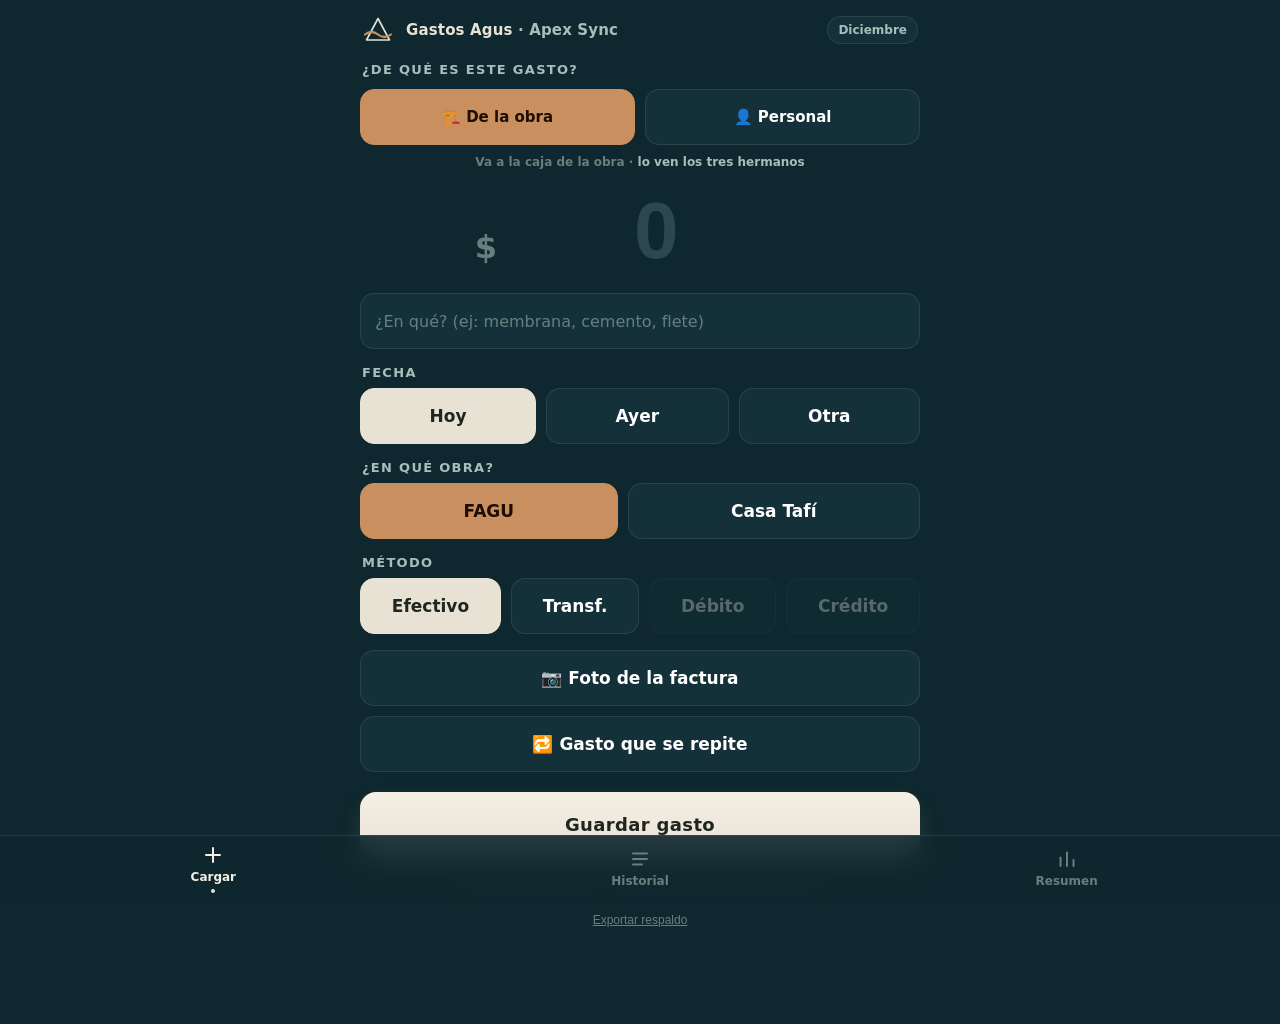
==== commit 57dd2a76: "v5.1: 5 fixes de QA — redondeo que cierra, puente que no borra el cache nuevo - Resumen: las partes " ====
--- a/agus/index.html
+++ b/agus/index.html
@@ -90,7 +90,7 @@
   <div class="grupo" style="margin-top:var(--sp-2)">
     <label>¿De qué es este gasto?</label>
     <div class="modo-sw" id="chips-modo">
-      <button class="chip chip--obra on" data-v="obra">🏗️ Obra FAGU</button>
+      <button class="chip chip--obra on" data-v="obra">🏗️ De la obra</button>
       <button class="chip chip--mio" data-v="personal">👤 Personal</button>
     </div>
     <p class="modo-nota" id="modo-nota"></p>
@@ -119,9 +119,9 @@
   </div>
 
   <div class="grupo" id="grupo-proyecto">
-    <label>Obra</label>
+    <label>¿En qué obra?</label>
     <div class="chips" id="chips-proyecto">
-      <button class="chip chip--obra on" data-v="fagu_obra">Obra FAGU</button>
+      <button class="chip chip--obra on" data-v="fagu_obra">FAGU</button>
       <button class="chip chip--tafi" data-v="tafi">Casa Tafí</button>
     </div>
   </div>
@@ -272,6 +272,24 @@
               : n >= 1e3 ? Math.round(n/1e3) + ' k' : String(Math.round(n));
 const uuid = () => (crypto.randomUUID ? crypto.randomUUID() : Date.now() + '-' + Math.random().toString(36).slice(2));
 const num = v => Number(v) || 0;
+
+// Redondeo consistente: devuelve las partes ya en pesos enteros, ajustadas
+// para que sumen EXACTO el total redondeado que se muestra al lado.
+// Sin esto, dos centavos sueltos (una cuota de $3.284,52) hacen que las
+// partes den $1 mas que el total. Metodo del resto mayor: el peso que sobra
+// o falta se le da a la parte con la fraccion mas grande.
+function partesRedondeadas(total, partes){
+  const objetivo = Math.round(num(total));
+  const base = partes.map(v => Math.floor(num(v)));
+  const orden = partes
+    .map((v, i) => ({i, frac: num(v) - Math.floor(num(v))}))
+    .sort((a, b) => b.frac - a.frac);
+  let resto = objetivo - base.reduce((s, v) => s + v, 0);
+  if(!orden.length) return base;
+  for(let k = 0; resto > 0; k++, resto--) base[orden[k % orden.length].i]++;
+  for(let k = 0; resto < 0; k++, resto++) base[orden[orden.length - 1 - (k % orden.length)].i]--;
+  return base;
+}
 
 let toastTimer = null;
 function toast(msg, tipo){
@@ -910,33 +928,43 @@
   const mesObra = suma(delMes(obraMia));
   const mesPers = suma(delMes(persMia));
   const mesMio  = mesObra + mesPers;
+  // Obra + Personal tienen que dar exacto el total grande de arriba.
+  const [mesObraR, mesPersR] = partesRedondeadas(mesMio, [mesObra, mesPers]);
+  const mesMioR = Math.round(mesMio);
 
   const meses = proyectar(todasMias).filter(m => m.items.length);
-  const comprometido = meses.reduce((s, m) => s + m.items.reduce((x, i) => x + i.v, 0), 0);
 
   // ===== HERO: lo mío de este mes, partido en dos =====
   let html = avisoParcial() +
     '<section class="hero">' +
       '<div class="etiqueta">Lo que gastaste este mes</div>' +
-      '<div class="total money">' + fmt$(mesMio) + '</div>' +
+      '<div class="total money">' + fmt$(mesMioR) + '</div>' +
       '<svg class="onda" viewBox="0 0 220 14" aria-hidden="true">' +
         '<path d="M2 8 Q30 2 58 8 T114 8 T170 8 T226 8" fill="none" stroke="#C98F5F" stroke-width="1.6" stroke-linecap="round" opacity=".7"/>' +
       '</svg>' +
       '<div class="leyenda">' +
-        '<span><i style="background:#C98F5F"></i>Obra <b>' + fmt$(mesObra) + '</b></span>' +
-        '<span><i style="background:' + ACCENT + '"></i>Personal <b>' + fmt$(mesPers) + '</b></span>' +
+        '<span><i style="background:#C98F5F"></i>Obra <b>' + fmt$(mesObraR) + '</b></span>' +
+        '<span><i style="background:' + ACCENT + '"></i>Personal <b>' + fmt$(mesPersR) + '</b></span>' +
       '</div>' +
     '</section>';
 
   // ===== BLOQUE 1: OBRA FAGU =====
   const totalObraTodos = suma(obraTodos);
-  const totalObraMia   = suma(obraMia);
   const porQuien = {jose:0, facu:0, agus:0};
   const porProy = {};
   for(const f of obraTodos){
     porQuien[f.quien] = (porQuien[f.quien] || 0) + num(f.monto);
     if(f.quien === YO) porProy[f.proyecto] = (porProy[f.proyecto] || 0) + num(f.monto);
   }
+
+  // Lo que puso cada hermano tiene que sumar EXACTO el total de la obra.
+  // A partir de aca se muestran solo estos valores ya redondeados.
+  const QUIENES = ['jose','facu','agus'];
+  const quienR = {};
+  partesRedondeadas(totalObraTodos, QUIENES.map(q => porQuien[q] || 0))
+    .forEach((v, i) => { quienR[QUIENES[i]] = v; });
+  const totalObraTodosR = Math.round(totalObraTodos);
+  const totalObraMiaR   = quienR[YO];   // asi el stat card y la barra dicen lo mismo
 
   html += '<div class="bloque"><h2>🏗️ Obra FAGU</h2>' +
           '<span class="bl-sub">entre los tres</span></div>';
@@ -947,39 +975,43 @@
     html += '<div class="stat-grid">' +
       '<div class="stat-card stat-card--mio">' +
         '<div class="lbl">Lo que pusiste vos</div>' +
-        '<div class="val money">' + fmt$(totalObraMia) + '</div>' +
+        '<div class="val money">' + fmt$(totalObraMiaR) + '</div>' +
         '<div class="sub">' + obraMia.length + ' gasto' + (obraMia.length === 1 ? '' : 's') + '</div>' +
       '</div>' +
       '<div class="stat-card stat-card--obra">' +
         '<div class="lbl">Total de la obra</div>' +
-        '<div class="val money">' + fmt$(totalObraTodos) + '</div>' +
+        '<div class="val money">' + fmt$(totalObraTodosR) + '</div>' +
         '<div class="sub">' + obraTodos.length + ' gastos entre los tres</div>' +
       '</div></div>';
 
     // Quién puso cuánto — apilada + barras
-    const pct = q => totalObraTodos ? (porQuien[q] / totalObraTodos * 100) : 0;
-    const maxQ = Math.max(...Object.values(porQuien), 1);
+    const pct = q => totalObraTodosR ? (quienR[q] / totalObraTodosR * 100) : 0;
+    const maxQ = Math.max(...Object.values(quienR), 1);
     html += '<section class="card"><h3>Cuánto puso cada uno</h3>' +
       '<div class="stacked" role="img" aria-label="' +
         ['jose','facu','agus'].map(q => NOMBRES[q] + ' ' + Math.round(pct(q)) + '%').join(', ') + '">' +
-        ['jose','facu','agus'].filter(q => porQuien[q] > 0).map(q =>
+        ['jose','facu','agus'].filter(q => quienR[q] > 0).map(q =>
           '<i style="width:' + pct(q).toFixed(1) + '%; background:var(--p-' + q + ')"></i>').join('') +
       '</div>' +
       '<div class="bars" style="margin-top:var(--sp-4)">' +
       ['jose','facu','agus'].map(q =>
         '<div class="bar-row bar-row--' + q + '">' +
           '<span class="quien">' + (q === YO ? 'Vos' : NOMBRES[q]) + '</span>' +
-          '<div class="bar-track"><div class="bar-fill" style="--w:' + ((porQuien[q] || 0) / maxQ * 100).toFixed(1) + '%"></div></div>' +
-          '<span class="cuanto money">' + fmt$(porQuien[q] || 0) + '</span>' +
+          '<div class="bar-track"><div class="bar-fill" style="--w:' + ((quienR[q] || 0) / maxQ * 100).toFixed(1) + '%"></div></div>' +
+          '<span class="cuanto money">' + fmt$(quienR[q] || 0) + '</span>' +
         '</div>').join('') +
       '</div></section>';
 
     // Si tocó las dos obras, cómo se repartió LO SUYO
     const proys = Object.keys(porProy).filter(p => porProy[p]);
     if(proys.length > 1){
+      // Las obras tienen que sumar exacto "Lo que pusiste vos" de arriba.
+      const proyR = {};
+      partesRedondeadas(totalObraMiaR, proys.map(p => porProy[p]))
+        .forEach((v, i) => { proyR[proys[i]] = v; });
       html += '<section class="card"><h3>Lo tuyo por obra</h3>' +
-        proys.sort((a, b) => porProy[b] - porProy[a]).map(p =>
-          '<div class="tj-row"><span>' + esc(PROYECTOS[p] || p) + '</span><b class="money">' + fmt$(porProy[p]) + '</b></div>').join('') +
+        proys.sort((a, b) => proyR[b] - proyR[a]).map(p =>
+          '<div class="tj-row"><span>' + esc(PROYECTOS[p] || p) + '</span><b class="money">' + fmt$(proyR[p]) + '</b></div>').join('') +
         '</section>';
     }
   }
@@ -1000,7 +1032,7 @@
     html += '<div class="stat-grid">' +
       '<div class="stat-card stat-card--mio">' +
         '<div class="lbl">Este mes</div>' +
-        '<div class="val money">' + fmt$(mesPers) + '</div>' +
+        '<div class="val money">' + fmt$(mesPersR) + '</div>' +
         '<div class="sub">' + persMes.length + ' gasto' + (persMes.length === 1 ? '' : 's') + '</div>' +
       '</div>' +
       '<div class="stat-card stat-card--pearl">' +
@@ -1040,19 +1072,26 @@
   // ===== COMPROMISOS QUE VIENEN =====
   html += '<div class="bloque"><h2>Compromisos que vienen</h2></div>';
   if(meses.length){
+    // Las cuotas caen en decimales (una compra de $3.284,52 en 3). Cada mes
+    // reparte su propio redondeo para que las filas den exacto el total del
+    // mes, y el comprometido es la suma de esos totales ya redondeados.
+    let comprometido = 0;
     html += meses.map(mes => {
       const t = mes.items.reduce((s, i) => s + i.v, 0);
+      const itemsR = partesRedondeadas(t, mes.items.map(i => i.v));
+      const tR = Math.round(t);
+      comprometido += tR;
       let nombre = new Date(mes.y, mes.m, 1).toLocaleDateString('es-AR', {month:'long'});
       nombre = nombre.charAt(0).toUpperCase() + nombre.slice(1);
       if(mes.y !== hoy.getFullYear()) nombre += ' ' + mes.y;
       return '<div class="mes-card">' +
-        '<div class="mes-head"><span class="mes-nombre">' + esc(nombre) + '</span><span class="mes-total money">' + fmt$(t) + '</span></div>' +
-        mes.items.map(i =>
+        '<div class="mes-head"><span class="mes-nombre">' + esc(nombre) + '</span><span class="mes-total money">' + fmt$(tR) + '</span></div>' +
+        mes.items.map((i, ix) =>
           '<div class="mes-item"><span class="dos-lineas">' +
             '<span class="mes-t">' + (i.rec ? '🔁 ' : '') + esc(i.t) + '</span>' +
             '<span class="mes-sub">' + esc(i.sub) + '</span></span>' +
           (i.cuota ? '<span class="cuota-n">' + i.cuota + '</span>' : '') +
-          '<b class="money">' + fmt$(i.v) + '</b></div>').join('') +
+          '<b class="money">' + fmt$(itemsR[ix]) + '</b></div>').join('') +
         '</div>';
     }).join('');
     html += '<p class="pie">Suma cuotas de crédito + gastos que se repiten. Las cuotas empiezan el mes siguiente a la compra. Total comprometido: ' + fmt$(comprometido) + '.</p>';
